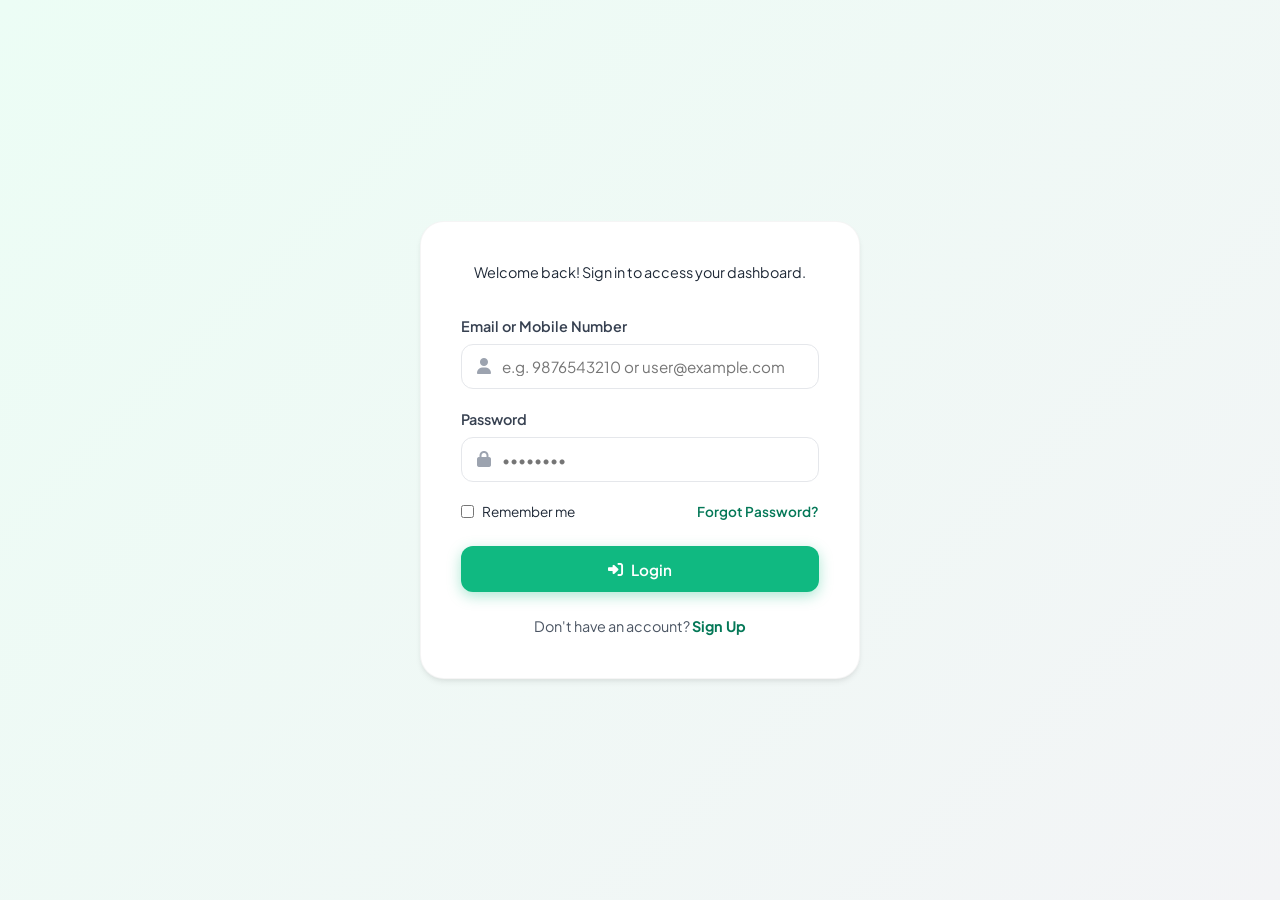
==== business/frontend/login.html @ 65006cba "Add files via upload" ====
<!DOCTYPE html>
<html lang="en">
<head>
  <meta charset="UTF-8">
  <meta name="viewport" content="width=device-width, initial-scale=1.0">
  <title>Login - GramBiz AI</title>
  <link rel="stylesheet" href="https://cdnjs.cloudflare.com/ajax/libs/font-awesome/6.4.0/css/all.min.css">
  <link rel="stylesheet" href="css/style.css">
  <link rel="stylesheet" href="css/components.css">
</head>
<body class="bg-gradient-soft" style="display: flex; align-items: center; justify-content: center; min-height: 100vh; padding: 1.5rem;">

  <div class="card" style="width: 100%; max-width: 440px; padding: 2.5rem; border-radius: var(--radius-xl);">
    <div style="text-align: center; margin-bottom: 2rem;">
      <p class="text-muted" style="font-size: 0.9rem;">Welcome back! Sign in to access your dashboard.</p>
    </div>

    <form id="loginForm">
      <div class="form-group">
        <label class="form-label" for="loginIdentifier">Email or Mobile Number</label>
        <div style="position: relative;">
          <input type="text" id="loginIdentifier" class="form-control" placeholder="e.g. 9876543210 or user@example.com" required style="padding-left: 2.5rem;">
          <i class="fas fa-user" style="position: absolute; left: 1rem; top: 50%; transform: translateY(-50%); color: var(--neutral-400);"></i>
        </div>
      </div>

      <div class="form-group">
        <label class="form-label" for="loginPassword">Password</label>
        <div style="position: relative;">
          <input type="password" id="loginPassword" class="form-control" placeholder="••••••••" required style="padding-left: 2.5rem;">
          <i class="fas fa-lock" style="position: absolute; left: 1rem; top: 50%; transform: translateY(-50%); color: var(--neutral-400);"></i>
        </div>
      </div>

      <div style="display: flex; justify-content: space-between; align-items: center; margin-bottom: 1.5rem; font-size: 0.85rem;">
        <label style="display: flex; align-items: center; gap: 0.5rem; cursor: pointer;">
          <input type="checkbox" id="rememberMe"> Remember me
        </label>
        <a href="#" style="color: var(--primary-700); font-weight: 600;">Forgot Password?</a>
      </div>

      <button type="submit" class="btn btn-primary" style="width: 100%; padding: 0.85rem;"><i class="fas fa-sign-in-alt"></i> Login</button>
    </form>

    <div style="text-align: center; margin-top: 1.5rem; font-size: 0.9rem; color: var(--neutral-600);">
      Don't have an account? <a href="signup.html" style="font-weight: 700;">Sign Up</a>
    </div>
  </div>

  <script src="js/i18n.js"></script>
  <script src="js/app.js"></script>
  <script src="js/auth.js"></script>
</body>
</html>
---- business/frontend/css/style.css ----
/* GramBiz AI - Global Design Tokens & Typography */

@import url('https://fonts.googleapis.com/css2?family=Outfit:wght@300;400;500;600;700&family=Plus+Jakarta+Sans:wght@400;500;600;700&display=swap');

:root {
  /* Brand Color Palette: Rural + Modern AI Identity */
  --primary-900: #064E3B; /* Deep Forest Green */
  --primary-800: #065F46;
  --primary-700: #047857;
  --primary-600: #10B981; /* Vibrant Leaf Emerald */
  --primary-500: #34D399;
  --primary-100: #D1FAE5;
  --primary-50:  #ECFDF5;

  --accent-amber: #F59E0B; /* Warm Sunrise Gold */
  --accent-earth: #92400E; /* Terracotta Earth */
  --accent-earth-light: #FEF3C7;
  --accent-terracotta: #D97706;

  --neutral-900: #111827; /* Dark Slate */
  --neutral-800: #1F2937;
  --neutral-700: #374151;
  --neutral-600: #4B5563;
  --neutral-500: #6B7280;
  --neutral-400: #9CA3AF;
  --neutral-300: #D1D5DB;
  --neutral-200: #E5E7EB;
  --neutral-100: #F3F4F6;
  --neutral-50:  #F9FAFB;
  --white:        #FFFFFF;

  --status-success: #10B981;
  --status-warning: #F59E0B;
  --status-danger:  #EF4444;
  --status-info:    #3B82F6;

  /* Elevation Shadows */
  --shadow-sm: 0 1px 2px 0 rgba(0, 0, 0, 0.05);
  --shadow-md: 0 4px 6px -1px rgba(0, 0, 0, 0.07), 0 2px 4px -1px rgba(0, 0, 0, 0.04);
  --shadow-lg: 0 10px 25px -3px rgba(0, 0, 0, 0.08), 0 4px 6px -2px rgba(0, 0, 0, 0.03);
  --shadow-glass: 0 8px 32px 0 rgba(16, 185, 129, 0.08);

  /* Border Radii */
  --radius-sm: 8px;
  --radius-md: 12px;
  --radius-lg: 16px;
  --radius-xl: 24px;
  --radius-pill: 9999px;

  /* Transitions */
  --transition-fast: all 0.15s ease;
  --transition-normal: all 0.25s cubic-bezier(0.4, 0, 0.2, 1);
  --transition-bounce: all 0.35s cubic-bezier(0.34, 1.56, 0.64, 1);

  /* Typography */
  --font-heading: 'Outfit', sans-serif;
  --font-body: 'Plus Jakarta Sans', sans-serif;
}

*, *::before, *::after {
  box-sizing: border-box;
  margin: 0;
  padding: 0;
}

html {
  font-size: 16px;
  scroll-behavior: smooth;
}

body {
  font-family: var(--font-body);
  background-color: var(--neutral-50);
  color: var(--neutral-800);
  line-height: 1.5;
  -webkit-font-smoothing: antialiased;
}

h1, h2, h3, h4, h5, h6 {
  font-family: var(--font-heading);
  font-weight: 700;
  color: var(--neutral-900);
  line-height: 1.25;
}

a {
  color: var(--primary-700);
  text-decoration: none;
  transition: var(--transition-fast);
}

a:hover {
  color: var(--primary-600);
}

/* Background Soft Gradients */
.bg-gradient-rural {
  background: linear-gradient(135deg, #064E3B 0%, #047857 50%, #065F46 100%);
}

.bg-gradient-soft {
  background: linear-gradient(135deg, #ECFDF5 0%, #F3F4F6 100%);
}

.bg-gradient-amber {
  background: linear-gradient(135deg, #FEF3C7 0%, #FFFBEB 100%);
}

/* Utility Containers */
.container {
  width: 100%;
  max-width: 1280px;
  margin: 0 auto;
  padding: 0 1.5rem;
}
---- business/frontend/css/components.css ----
/* GramBiz AI - Component System */

/* Cards & Hover Effects */
.card {
  background-color: var(--white);
  border-radius: var(--radius-lg);
  padding: 1.5rem;
  box-shadow: var(--shadow-md);
  border: 1px solid rgba(0, 0, 0, 0.04);
  transition: var(--transition-normal);
}

.card:hover {
  transform: translateY(-3px);
  box-shadow: var(--shadow-lg);
}

.card-glass {
  background: rgba(255, 255, 255, 0.85);
  backdrop-filter: blur(12px);
  border: 1px solid rgba(255, 255, 255, 0.5);
  border-radius: var(--radius-lg);
}

/* Buttons */
.btn {
  display: inline-flex;
  align-items: center;
  justify-content: center;
  gap: 0.5rem;
  padding: 0.75rem 1.5rem;
  font-family: var(--font-body);
  font-weight: 600;
  font-size: 0.95rem;
  border-radius: var(--radius-md);
  border: none;
  cursor: pointer;
  transition: var(--transition-normal);
  text-decoration: none;
}

.btn-primary {
  background-color: var(--primary-600);
  color: var(--white);
  box-shadow: 0 4px 14px rgba(16, 185, 129, 0.35);
}

.btn-primary:hover {
  background-color: var(--primary-700);
  transform: translateY(-1px);
  box-shadow: 0 6px 20px rgba(16, 185, 129, 0.45);
}

.btn-secondary {
  background-color: var(--neutral-100);
  color: var(--neutral-800);
}

.btn-secondary:hover {
  background-color: var(--neutral-200);
  color: var(--neutral-900);
}

.btn-outline {
  background-color: transparent;
  border: 1.5px solid var(--primary-600);
  color: var(--primary-700);
}

.btn-outline:hover {
  background-color: var(--primary-50);
}

.btn-earth {
  background-color: var(--accent-earth);
  color: var(--white);
}

.btn-earth:hover {
  background-color: #78350F;
}

.btn-sm {
  padding: 0.4rem 0.85rem;
  font-size: 0.85rem;
  border-radius: var(--radius-sm);
}

.btn-lg {
  padding: 0.95rem 2rem;
  font-size: 1.05rem;
  border-radius: var(--radius-md);
}

/* Form Inputs */
.form-group {
  margin-bottom: 1.25rem;
}

.form-label {
  display: block;
  font-weight: 600;
  font-size: 0.9rem;
  color: var(--neutral-700);
  margin-bottom: 0.4rem;
}

.form-control, .form-select {
  width: 100%;
  padding: 0.75rem 1rem;
  font-size: 0.95rem;
  font-family: var(--font-body);
  border: 1.5px solid var(--neutral-200);
  border-radius: var(--radius-md);
  background-color: var(--white);
  transition: var(--transition-fast);
  color: var(--neutral-800);
}

.form-control:focus, .form-select:focus {
  outline: none;
  border-color: var(--primary-600);
  box-shadow: 0 0 0 4px rgba(16, 185, 129, 0.15);
}

/* Badges & Chips */
.badge {
  display: inline-flex;
  align-items: center;
  gap: 0.35rem;
  padding: 0.3rem 0.75rem;
  font-size: 0.78rem;
  font-weight: 600;
  border-radius: var(--radius-pill);
}

.badge-success { background: var(--primary-100); color: var(--primary-800); }
.badge-warning { background: var(--accent-earth-light); color: var(--accent-earth); }
.badge-danger  { background: #FEE2E2; color: #991B1B; }
.badge-info    { background: #DBEAFE; color: #1E40AF; }

.chip {
  display: inline-flex;
  align-items: center;
  gap: 0.5rem;
  padding: 0.5rem 1rem;
  border-radius: var(--radius-pill);
  background: var(--neutral-100);
  font-size: 0.88rem;
  cursor: pointer;
  transition: var(--transition-normal);
  border: 1px solid var(--neutral-200);
}

.chip:hover {
  background: var(--primary-50);
  border-color: var(--primary-500);
  color: var(--primary-800);
}

/* AI Financial Health Score Gauge / Progress */
.health-score-container {
  display: flex;
  flex-direction: column;
  align-items: center;
  justify-content: center;
  text-align: center;
}

.circular-progress {
  position: relative;
  width: 140px;
  height: 140px;
  border-radius: 50%;
  background: conic-gradient(var(--primary-600) calc(var(--progress, 78) * 1%), var(--neutral-200) 0deg);
  display: flex;
  align-items: center;
  justify-content: center;
  box-shadow: var(--shadow-md);
}

.circular-progress::before {
  content: "";
  position: absolute;
  width: 112px;
  height: 112px;
  border-radius: 50%;
  background-color: var(--white);
}

.health-score-value {
  position: relative;
  z-index: 2;
  font-family: var(--font-heading);
  font-size: 2.2rem;
  font-weight: 800;
  color: var(--neutral-900);
  line-height: 1;
}

.health-score-label {
  position: relative;
  z-index: 2;
  font-size: 0.75rem;
  font-weight: 600;
  color: var(--neutral-500);
  text-transform: uppercase;
}

/* Modal Window */
.modal-backdrop {
  position: fixed;
  top: 0; left: 0; right: 0; bottom: 0;
  background: rgba(0, 0, 0, 0.5);
  backdrop-filter: blur(4px);
  z-index: 1000;
  display: flex;
  align-items: center;
  justify-content: center;
  opacity: 0;
  pointer-events: none;
  transition: opacity 0.25s ease;
}

.modal-backdrop.active {
  opacity: 1;
  pointer-events: auto;
}

.modal-content {
  background: var(--white);
  border-radius: var(--radius-xl);
  padding: 2rem;
  width: 90%;
  max-width: 600px;
  max-height: 85vh;
  overflow-y: auto;
  box-shadow: var(--shadow-lg);
  transform: translateY(20px);
  transition: transform 0.25s ease;
}

.modal-backdrop.active .modal-content {
  transform: translateY(0);
}

/* Toast Alerts */
.toast-container {
  position: fixed;
  bottom: 2rem;
  right: 2rem;
  z-index: 1100;
  display: flex;
  flex-direction: column;
  gap: 0.75rem;
}

.toast {
  padding: 0.9rem 1.25rem;
  border-radius: var(--radius-md);
  background: var(--neutral-900);
  color: var(--white);
  font-size: 0.9rem;
  box-shadow: var(--shadow-lg);
  display: flex;
  align-items: center;
  gap: 0.75rem;
  animation: slideInRight 0.3s ease;
}

@keyframes slideInRight {
  from { transform: translateX(100%); opacity: 0; }
  to { transform: translateX(0); opacity: 1; }
}
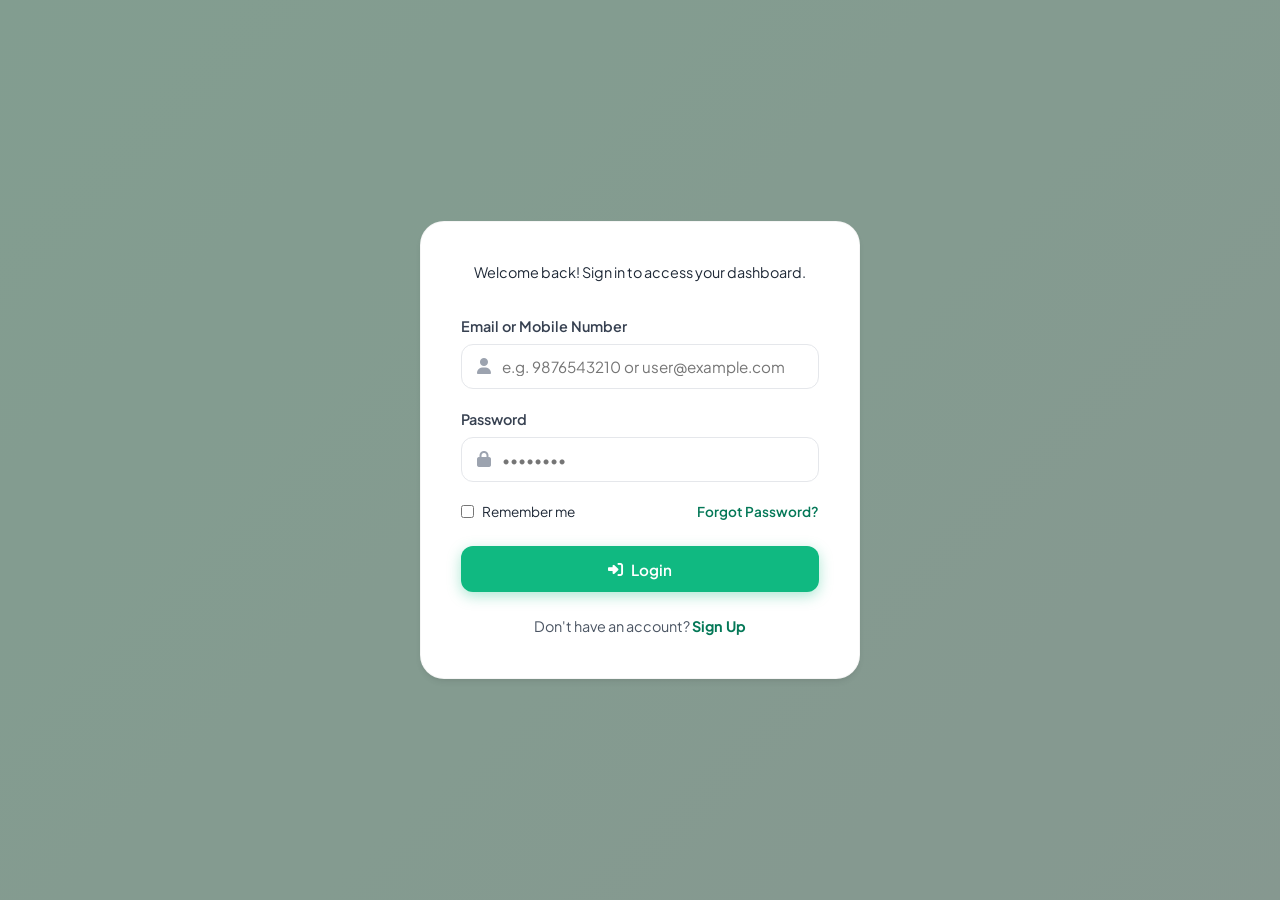
==== commit 57fdd245: "Add login background video" ====
--- a/business/frontend/login.html
+++ b/business/frontend/login.html
@@ -9,7 +9,9 @@
   <link rel="stylesheet" href="css/components.css">
 </head>
 <body class="bg-gradient-soft" style="display: flex; align-items: center; justify-content: center; min-height: 100vh; padding: 1.5rem;">
-
+    <video class="background-video" autoplay muted loop playsinline>
+    <source src="videos/login-bg.mp4" type="video/mp4">
+    </video>
   <div class="card" style="width: 100%; max-width: 440px; padding: 2.5rem; border-radius: var(--radius-xl);">
     <div style="text-align: center; margin-bottom: 2rem;">
       <p class="text-muted" style="font-size: 0.9rem;">Welcome back! Sign in to access your dashboard.</p>
--- a/business/frontend/css/style.css
+++ b/business/frontend/css/style.css
@@ -113,3 +113,20 @@
   margin: 0 auto;
   padding: 0 1.5rem;
 }
+.background-video {
+    position: fixed;
+    top: 0;
+    left: 0;
+    width: 100%;
+    height: 100%;
+    object-fit: cover;
+    z-index: -2;
+}
+
+body::before {
+    content: "";
+    position: fixed;
+    inset: 0;
+    background: rgba(0, 40, 20, 0.45);
+    z-index: -1;
+}
